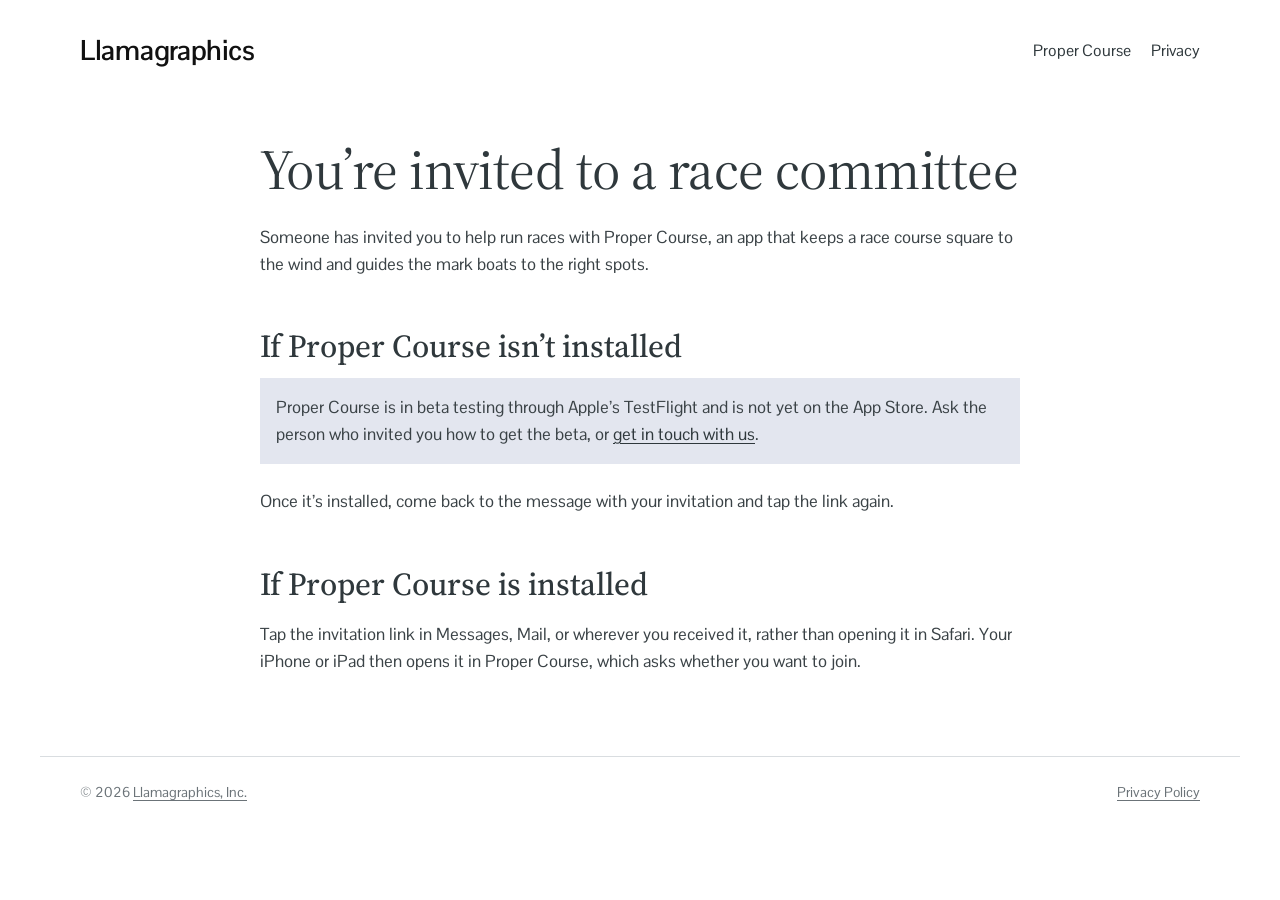
==== join/index.html @ f0e7ca41 "Add invitation link support: association file and join page (pc-187.3) /.well-known/apple-app-site-a" ====
<!doctype html>
<html lang="en">
<head>
  <meta charset="utf-8">
  <meta name="viewport" content="width=device-width, initial-scale=1">
  <title>Join a race committee · Proper Course</title>
  <meta name="description" content="You’ve been invited to join a race committee in Proper Course.">
  <meta name="robots" content="noindex">
  <link rel="icon" href="/favicon.png">
  <link rel="apple-touch-icon" href="/apple-touch-icon.png">
  <link rel="preconnect" href="https://fonts.googleapis.com">
  <link rel="preconnect" href="https://fonts.gstatic.com" crossorigin>
  <link rel="stylesheet" href="https://fonts.googleapis.com/css2?family=Pontano+Sans:wght@400;700&family=Source+Serif+4:opsz,wght@8..60,400;8..60,500&display=swap">
  <link rel="stylesheet" href="/style.css">
</head>
<body>
  <!--
    Invitation links look like https://propercourse.app/join#<token>. With Proper Course
    installed, iOS opens the app instead of this page (see
    /.well-known/apple-app-site-association). The token is in the fragment, so it never
    reaches a server, and nothing on this page reads it.
  -->
  <header class="site-header">
    <a class="wordmark" href="https://llamagraphics.com/">Llamagraphics</a>
    <nav class="site-nav" aria-label="Site">
      <a href="/index.html">Proper Course</a>
      <a href="/privacy.html">Privacy</a>
    </nav>
  </header>
  <main>
    <article class="prose">
      <h1>You’re invited to a race committee</h1>
      <p>Someone has invited you to help run races with Proper Course, an app that keeps a race course square to the wind and guides the mark boats to the right spots.</p>

      <h2>If Proper Course isn’t installed</h2>
      <div class="notice">
        <p>Proper Course is in beta testing through Apple’s TestFlight and is not yet on the App Store. Ask the person who invited you how to get the beta, or <a href="https://llamagraphics.com/contact">get in touch with us</a>.</p>
      </div>
      <p>Once it’s installed, come back to the message with your invitation and tap the link again.</p>

      <h2>If Proper Course is installed</h2>
      <p>Tap the invitation link in Messages, Mail, or wherever you received it, rather than opening it in Safari. Your iPhone or iPad then opens it in Proper Course, which asks whether you want to join.</p>
    </article>
  </main>
  <footer class="site-footer">
    <span>© 2026 <a href="https://llamagraphics.com/">Llamagraphics, Inc.</a></span>
    <a href="/privacy.html">Privacy Policy</a>
  </footer>
</body>
</html>
---- style.css ----
/* Proper Course website. Plain CSS, no build step. */

:root {
  --text: #3a4246;
  --heading: #2f383c;
  --muted: #6b7378;
  --link: #2f383c;
  --notice-bg: #e3e6ef;
  --rule: #d9dde0;
  --bg: #ffffff;

  --font-heading: "Source Serif 4", Georgia, serif;
  --font-body: "Pontano Sans", "Helvetica Neue", Helvetica, Arial, sans-serif;
}

* { box-sizing: border-box; }

html { -webkit-text-size-adjust: 100%; }

body {
  margin: 0;
  background: var(--bg);
  color: var(--text);
  font-family: var(--font-body);
  font-size: 17px;
  line-height: 1.6;
}

a { color: var(--link); text-underline-offset: 3px; }
a:hover { color: #000; }

img { max-width: 100%; height: auto; display: block; }

/* Header */

.site-header {
  display: flex;
  align-items: center;
  justify-content: space-between;
  gap: 16px;
  max-width: 1200px;
  margin: 0 auto;
  padding: 28px 40px;
}

.wordmark {
  font-family: var(--font-body);
  font-size: 28px;
  font-weight: 700;
  letter-spacing: -0.01em;
  color: #111;
  text-decoration: none;
}

.site-nav { display: flex; gap: 20px; font-size: 16px; }
.site-nav a { text-decoration: none; white-space: nowrap; }
.site-nav a:hover, .site-nav a[aria-current="page"] { text-decoration: underline; }

/* Banner photo with a gentle wave along its bottom edge. The curve is the
   #banner-wave clip path defined at the top of index.html, the same shape
   Squarespace used: one S-curve across the full width. */

.banner {
  height: 250px;
  overflow: hidden;
  -webkit-clip-path: url(#banner-wave);
  clip-path: url(#banner-wave);
}

.banner img {
  width: 100%;
  height: 100%;
  object-fit: cover;
  object-position: 50% 42%;
}

/* Main content */

main {
  max-width: 1200px;
  margin: 0 auto;
  padding: 40px 40px 64px;
}

.product {
  display: grid;
  grid-template-columns: 110px minmax(0, 1fr) 270px;
  gap: 48px;
  align-items: start;
}

.app-icon {
  width: 110px;
  border-radius: 24px;
}

h1 {
  font-family: var(--font-heading);
  font-weight: 400;
  font-size: 82px;
  line-height: 1.05;
  color: var(--heading);
  margin: 0 0 24px;
  letter-spacing: -0.01em;
}

h2, h3 {
  font-family: var(--font-heading);
  font-weight: 500;
  color: var(--heading);
  line-height: 1.25;
}

.notice {
  background: var(--notice-bg);
  padding: 16px 16px;
  margin: 0 0 24px;
}

.notice p { margin: 0; }

.screenshot { width: 100%; }

.page-links { margin-top: 40px; font-size: 15px; }

/* Long-form text pages (privacy policy) */

.prose { max-width: 760px; margin: 0 auto; }
.prose h1 { font-size: 56px; }
.prose h2 { font-size: 32px; margin: 48px 0 12px; }
.prose h3 { font-size: 22px; margin: 36px 0 8px; }
.prose li { margin-bottom: 8px; }
.prose .updated { color: var(--muted); }
.prose .toc { padding-left: 1.4em; }

.table-wrap { overflow-x: auto; margin: 16px 0; }
.prose table { border-collapse: collapse; font-size: 15px; min-width: 520px; }
.prose td, .prose th {
  border: 1px solid var(--rule);
  padding: 8px 10px;
  vertical-align: top;
  text-align: left;
}

/* Footer */

.site-footer {
  border-top: 1px solid var(--rule);
  max-width: 1200px;
  margin: 0 auto;
  padding: 24px 40px 40px;
  font-size: 14px;
  color: var(--muted);
  display: flex;
  flex-wrap: wrap;
  gap: 8px 24px;
  justify-content: space-between;
}

.site-footer a { color: var(--muted); }

/* Narrow screens */

@media (max-width: 900px) {
  .product { grid-template-columns: 80px minmax(0, 1fr); gap: 24px; }
  .app-icon { width: 80px; border-radius: 18px; }
  .product .screenshot-col { grid-column: 1 / -1; max-width: 300px; margin: 0 auto; }
  h1 { font-size: 56px; }
}

@media (max-width: 600px) {
  body { font-size: 16px; }
  .site-header { padding: 18px 16px; flex-wrap: wrap; row-gap: 6px; }
  .site-nav { gap: 16px; font-size: 15px; }
  .wordmark { font-size: 22px; }
  .banner { height: 160px; }
  main { padding: 24px 16px 48px; }
  .site-footer { padding: 20px 16px 32px; }
  .product { grid-template-columns: 1fr; }
  .app-icon { width: 72px; border-radius: 16px; }
  h1 { font-size: 44px; margin-bottom: 16px; }
  .prose h1 { font-size: 40px; }
}
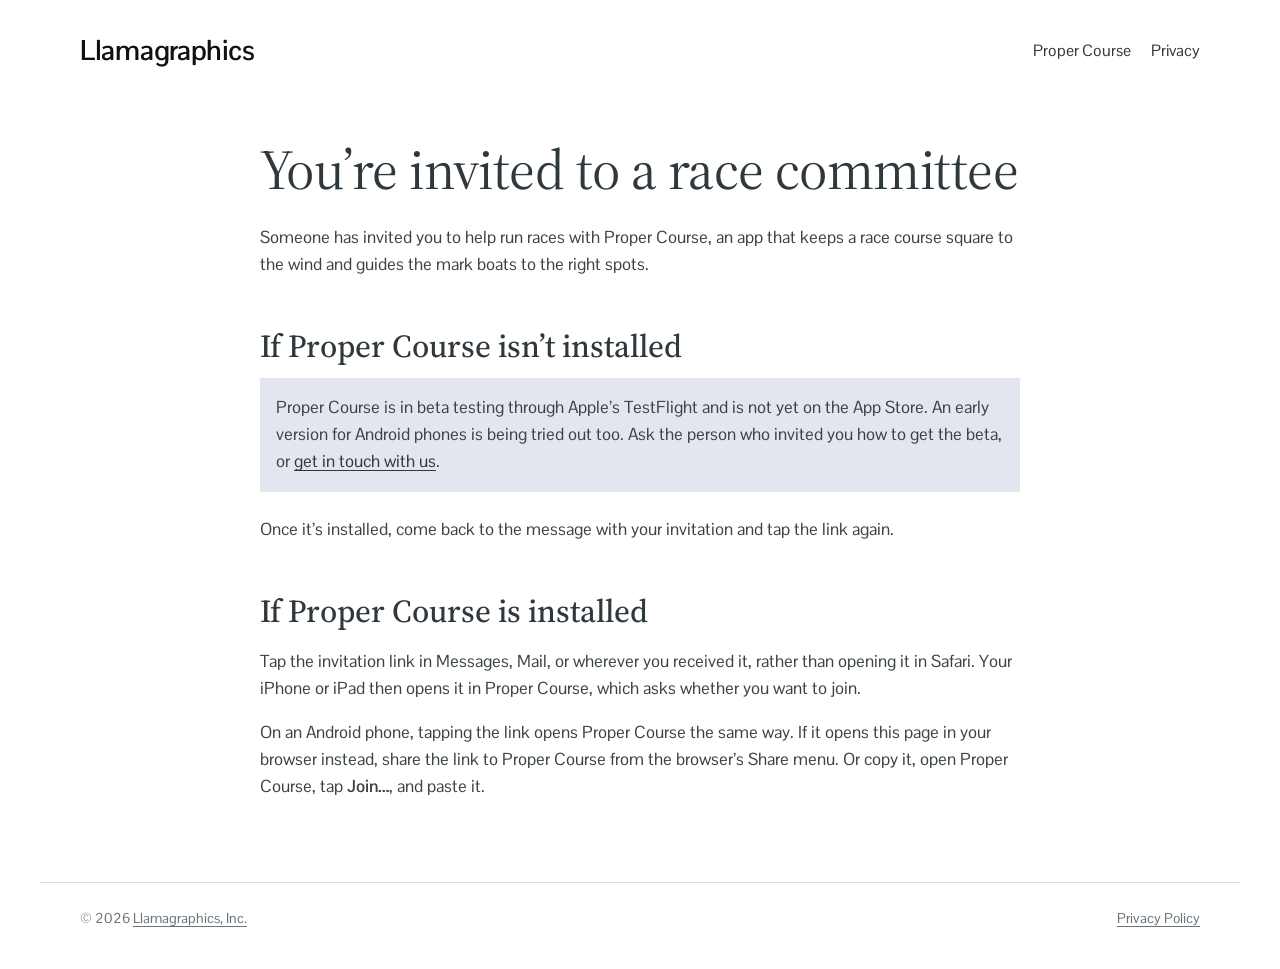
==== commit 213dc439: "Open /join links in the Android app, and tell Android users what to do Co-Authored-By: Claude Opus 5" ====
--- a/join/index.html
+++ b/join/index.html
@@ -16,8 +16,8 @@
 <body>
   <!--
     Invitation links look like https://propercourse.app/join#<token>. With Proper Course
-    installed, iOS opens the app instead of this page (see
-    /.well-known/apple-app-site-association). The token is in the fragment, so it never
+    installed, iOS and Android open the app instead of this page (see
+    /.well-known/apple-app-site-association and assetlinks.json). The token is in the fragment, so it never
     reaches a server, and nothing on this page reads it.
   -->
   <header class="site-header">
@@ -34,12 +34,13 @@
 
       <h2>If Proper Course isn’t installed</h2>
       <div class="notice">
-        <p>Proper Course is in beta testing through Apple’s TestFlight and is not yet on the App Store. Ask the person who invited you how to get the beta, or <a href="https://llamagraphics.com/contact">get in touch with us</a>.</p>
+        <p>Proper Course is in beta testing through Apple’s TestFlight and is not yet on the App Store. An early version for Android phones is being tried out too. Ask the person who invited you how to get the beta, or <a href="https://llamagraphics.com/contact">get in touch with us</a>.</p>
       </div>
       <p>Once it’s installed, come back to the message with your invitation and tap the link again.</p>
 
       <h2>If Proper Course is installed</h2>
       <p>Tap the invitation link in Messages, Mail, or wherever you received it, rather than opening it in Safari. Your iPhone or iPad then opens it in Proper Course, which asks whether you want to join.</p>
+      <p>On an Android phone, tapping the link opens Proper Course the same way. If it opens this page in your browser instead, share the link to Proper Course from the browser’s Share menu. Or copy it, open Proper Course, tap <strong>Join…</strong>, and paste it.</p>
     </article>
   </main>
   <footer class="site-footer">
